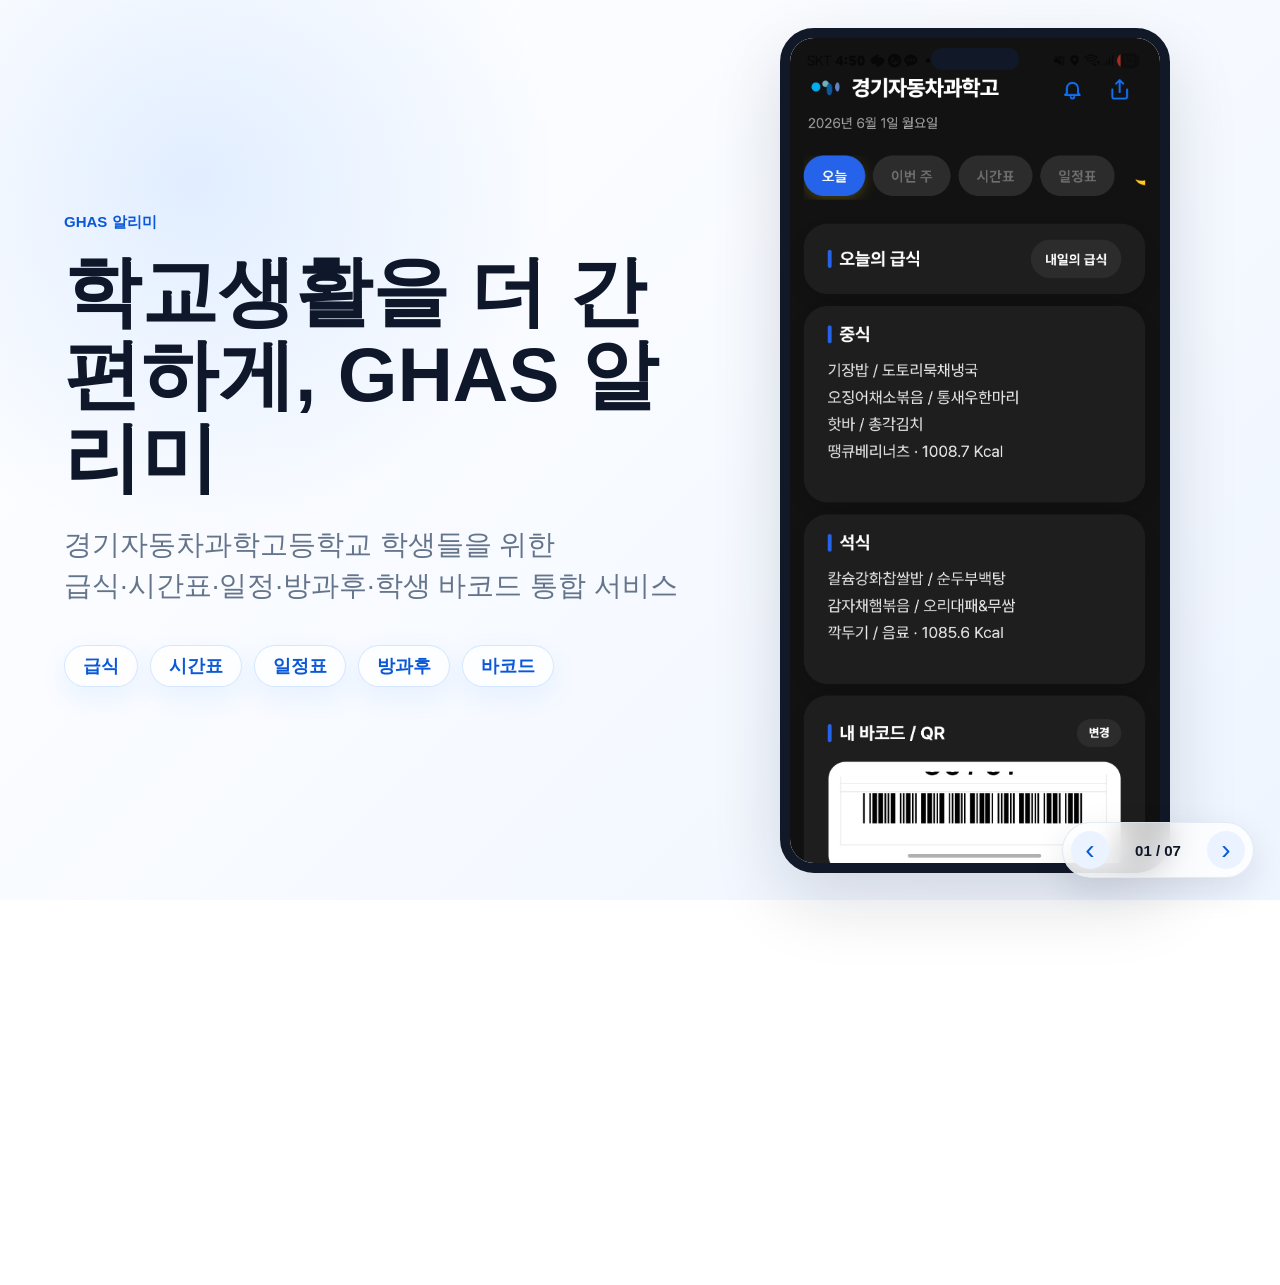
==== presentation.html @ d7ae15c0 "ppt" ====
<!DOCTYPE html>
<html lang="ko">
  <head>
    <meta charset="UTF-8" />
    <meta name="viewport" content="width=device-width, initial-scale=1.0" />
    <title>GHAS 알리미 발표자료</title>
    <link rel="stylesheet" href="presentation.css" />
  </head>
  <body>
    <main class="deck" aria-label="GHAS 알리미 기능 소개 발표자료">
      <section class="slide slide-hero is-active" data-slide>
        <div class="slide-content hero-grid">
          <div class="copy">
            <p class="eyebrow">GHAS 알리미</p>
            <h1>학교생활을 더 간편하게, GHAS 알리미</h1>
            <p class="lead">
              경기자동차과학고등학교 학생들을 위한<br />
              급식·시간표·일정·방과후·학생 바코드 통합 서비스
            </p>
            <div class="pill-row" aria-label="주요 기능">
              <span>급식</span>
              <span>시간표</span>
              <span>일정표</span>
              <span>방과후</span>
              <span>바코드</span>
            </div>
          </div>
          <div class="phone-frame phone-large">
            <img src="assets/presentation/slide1-main.png" alt="GHAS 알리미 메인 화면" />
            <div class="image-placeholder">앱 화면 이미지 추가 예정</div>
          </div>
        </div>
      </section>

      <section class="slide" data-slide>
        <div class="slide-content two-column">
          <div class="phone-frame phone-feature">
            <img src="assets/presentation/slide2-meal-barcode.png" alt="오늘의 급식과 학생 바코드 화면" />
            <div class="image-placeholder">앱 화면 이미지 추가 예정</div>
          </div>
          <div class="copy">
            <p class="eyebrow">오늘의 정보</p>
            <h2>오늘 필요한 정보를 한 화면에서</h2>
            <p class="lead">
              오늘의 중식과 석식을 확인하고,<br />
              바로 아래에서 학생 바코드까지 사용할 수 있습니다.
            </p>
            <div class="point-list">
              <span>오늘의 중식</span>
              <span>오늘의 석식</span>
              <span>학생 바코드</span>
            </div>
          </div>
        </div>
      </section>

      <section class="slide" data-slide>
        <div class="slide-content center-showcase">
          <div class="copy center-copy">
            <p class="eyebrow">주간 급식</p>
            <h2>이번 주 급식을 미리 확인</h2>
            <p class="lead">
              평일 중식과 석식을 주간 단위로 확인하여<br />
              한 주의 식단을 한눈에 볼 수 있습니다.
            </p>
          </div>
          <div class="wide-phone-frame">
            <div class="phone-frame">
              <img src="assets/presentation/slide3-weekly-meal.png" alt="이번 주 급식 전체 조회 화면" />
              <div class="image-placeholder">앱 화면 이미지 추가 예정</div>
            </div>
          </div>
          <div class="compact-keywords">
            <span>주간 급식 조회</span>
            <span>중식·석식 확인</span>
            <span>날짜별 메뉴 확인</span>
          </div>
        </div>
      </section>

      <section class="slide" data-slide>
        <div class="slide-content split-showcase">
          <div class="copy top-copy">
            <p class="eyebrow">시간표와 일정표</p>
            <h2>수업과 학교 일정을 빠르게 확인</h2>
            <p class="lead">
              학년과 반에 맞는 시간표부터 학교 주요 일정까지 한곳에서 확인할 수 있습니다.
            </p>
          </div>
          <div class="mockup-pair">
            <figure>
              <div class="phone-frame">
                <img src="assets/presentation/slide4-timetable.png" alt="시간표 조회 화면" />
                <div class="image-placeholder">앱 화면 이미지 추가 예정</div>
              </div>
              <figcaption>시간표 조회</figcaption>
            </figure>
            <figure>
              <div class="phone-frame">
                <img src="assets/presentation/slide4-schedule.png" alt="학사 일정표 화면" />
                <div class="image-placeholder">앱 화면 이미지 추가 예정</div>
              </div>
              <figcaption>학사 일정표</figcaption>
            </figure>
          </div>
        </div>
      </section>

      <section class="slide" data-slide>
        <div class="slide-content two-column reverse">
          <div class="copy">
            <p class="eyebrow">방과후</p>
            <h2>방과후 일정과 교실 위치까지</h2>
            <p class="lead">
              요일별 방과후 수업 진행 여부와<br />
              강좌별 수업 장소를 빠르게 확인할 수 있습니다.
            </p>
            <div class="feature-cards">
              <article>
                <strong>요일별 진행 여부</strong>
                <span>오늘 수업이 있는지 빠르게 확인</span>
              </article>
              <article>
                <strong>강좌명 확인</strong>
                <span>내가 듣는 수업 정보를 한눈에 정리</span>
              </article>
              <article>
                <strong>교실 위치 조회</strong>
                <span>이동 전에 장소까지 바로 확인</span>
              </article>
            </div>
          </div>
          <div class="phone-frame phone-feature">
            <img src="assets/presentation/slide5-after-school.png" alt="방과후 수업 전체 조회 화면" />
            <div class="image-placeholder">앱 화면 이미지 추가 예정</div>
          </div>
        </div>
      </section>

      <section class="slide" data-slide>
        <div class="slide-content final-layout">
          <div class="copy top-copy">
            <p class="eyebrow">바코드 기능</p>
            <h2>실제 사용까지 고려한 바코드 기능</h2>
            <p class="lead">
              바코드 사진을 직접 등록하고 필요한 영역만 편집하며,<br />
              바코드 사용 시 화면 밝기를 조절해 더 편리하게 사용할 수 있습니다.
            </p>
          </div>
          <div class="mockup-pair">
            <figure>
              <div class="phone-frame">
                <img src="assets/presentation/slide6-barcode-edit.png" alt="바코드 사진 편집 화면" />
                <div class="image-placeholder">앱 화면 이미지 추가 예정</div>
              </div>
              <figcaption>바코드 사진 등록·편집</figcaption>
            </figure>
            <figure>
              <div class="phone-frame">
                <img src="assets/presentation/slide6-brightness.png" alt="바코드 밝기 조절 화면" />
                <div class="image-placeholder">앱 화면 이미지 추가 예정</div>
              </div>
              <figcaption>바코드 화면 밝기 조절</figcaption>
            </figure>
          </div>
        </div>
      </section>

      <section class="slide final-slide" data-slide>
        <div class="slide-content final-layout">
          <div class="copy top-copy">
            <p class="eyebrow">알림 기능</p>
            <h2>필요한 소식을 놓치지 않도록</h2>
            <p class="lead">
              학교생활에 필요한 주요 정보를 알림으로 확인하여<br />
              중요한 일정과 업데이트를 더 빠르게 받아볼 수 있습니다.
            </p>
          </div>
          <div class="mockup-pair">
            <figure>
              <div class="phone-frame">
                <img src="assets/presentation/slide7-alarm-feature.png" alt="GHAS 알리미 알림 기능 화면" />
                <div class="image-placeholder">앱 화면 이미지 추가 예정</div>
              </div>
              <figcaption>알림 기능 화면</figcaption>
            </figure>
            <figure>
              <div class="notification-frame">
                <img src="assets/presentation/slide7-alarm-notification.png" alt="GHAS 알리미 알림 수신 화면" />
                <div class="image-placeholder">앱 화면 이미지 추가 예정</div>
              </div>
              <figcaption>알림 수신 화면</figcaption>
            </figure>
          </div>
          <p class="closing">
            GHAS 알리미<br />
            <span>학교생활에 필요한 정보를 더 빠르고 편리하게.</span>
          </p>
        </div>
      </section>
    </main>

    <nav class="presentation-controls" aria-label="발표 조작">
      <button class="nav-button" type="button" data-prev aria-label="이전 슬라이드">‹</button>
      <div class="page-indicator" aria-live="polite"><span data-current>01</span> / <span data-total>07</span></div>
      <button class="nav-button" type="button" data-next aria-label="다음 슬라이드">›</button>
    </nav>

    <script src="presentation.js"></script>
  </body>
</html>
---- presentation.css ----
:root {
  --blue: #1d7cff;
  --blue-deep: #0a58d8;
  --ink: #0f172a;
  --muted: #64748b;
  --line: #dbe5f2;
  --surface: #f6f8fb;
  --soft-blue: #eaf3ff;
  --shadow: 0 28px 70px rgba(15, 23, 42, 0.14);
  --phone-radius: 34px;
}

* {
  box-sizing: border-box;
}

html,
body {
  width: 100%;
  height: 100%;
  margin: 0;
}

body {
  overflow: hidden;
  background: #ffffff;
  color: var(--ink);
  font-family: -apple-system, BlinkMacSystemFont, "Segoe UI", "Noto Sans KR", "Apple SD Gothic Neo", sans-serif;
  letter-spacing: 0;
}

button {
  font: inherit;
}

.deck {
  position: relative;
  width: 100vw;
  height: 100vh;
  background:
    radial-gradient(circle at 15% 20%, rgba(29, 124, 255, 0.12), transparent 28%),
    linear-gradient(135deg, #ffffff 0%, #f7faff 52%, #eef5ff 100%);
}

.slide {
  position: absolute;
  inset: 0;
  display: grid;
  place-items: center;
  padding: clamp(32px, 5vw, 78px);
  opacity: 0;
  visibility: hidden;
  transform: translateX(28px);
  transition:
    opacity 420ms ease,
    transform 420ms ease,
    visibility 420ms ease;
}

.slide.is-active {
  opacity: 1;
  visibility: visible;
  transform: translateX(0);
  z-index: 2;
}

.slide-content {
  width: min(1280px, 100%);
  height: min(720px, calc(100vh - clamp(64px, 10vw, 156px)));
  min-height: 560px;
  display: grid;
  align-items: center;
  gap: clamp(28px, 4vw, 64px);
}

.hero-grid,
.two-column {
  grid-template-columns: minmax(0, 1.05fr) minmax(320px, 0.82fr);
}

.two-column.reverse {
  grid-template-columns: minmax(0, 0.9fr) minmax(320px, 0.72fr);
}

.copy {
  min-width: 0;
}

.eyebrow {
  margin: 0 0 18px;
  color: var(--blue-deep);
  font-size: clamp(15px, 1.1vw, 19px);
  font-weight: 800;
}

h1,
h2 {
  margin: 0;
  font-weight: 850;
  letter-spacing: 0;
  line-height: 1.08;
}

h1 {
  max-width: 720px;
  font-size: clamp(54px, 6vw, 86px);
}

h2 {
  max-width: 760px;
  font-size: clamp(44px, 5vw, 70px);
}

.lead {
  margin: 26px 0 0;
  color: var(--muted);
  font-size: clamp(21px, 2.15vw, 30px);
  font-weight: 500;
  line-height: 1.48;
}

.pill-row,
.compact-keywords,
.point-list {
  display: flex;
  flex-wrap: wrap;
  gap: 12px;
  margin-top: 38px;
}

.pill-row span,
.compact-keywords span,
.point-list span {
  display: inline-flex;
  align-items: center;
  min-height: 42px;
  padding: 0 18px;
  border: 1px solid rgba(29, 124, 255, 0.18);
  border-radius: 999px;
  background: rgba(255, 255, 255, 0.74);
  color: var(--blue-deep);
  font-size: 18px;
  font-weight: 800;
  box-shadow: 0 10px 28px rgba(29, 124, 255, 0.08);
}

.phone-frame {
  position: relative;
  width: min(360px, 100%);
  aspect-ratio: 9 / 19.5;
  justify-self: center;
  overflow: hidden;
  border: 10px solid #111827;
  border-radius: var(--phone-radius);
  background:
    linear-gradient(#ffffff, #ffffff) padding-box,
    linear-gradient(145deg, #202a3a, #05070d) border-box;
  box-shadow: var(--shadow);
}

.phone-frame::before {
  content: "";
  position: absolute;
  top: 10px;
  left: 50%;
  z-index: 3;
  width: 88px;
  height: 22px;
  transform: translateX(-50%);
  border-radius: 999px;
  background: #111827;
}

.phone-frame img {
  position: absolute;
  inset: 0;
  z-index: 2;
  width: 100%;
  height: 100%;
  object-fit: cover;
  background: #ffffff;
}

.phone-frame img.is-missing,
.notification-frame img.is-missing {
  display: none;
}

.phone-large {
  width: min(390px, 100%);
}

.phone-feature {
  width: min(420px, 100%);
}

.image-placeholder {
  position: absolute;
  inset: 0;
  display: grid;
  place-items: center;
  padding: 34px;
  background:
    linear-gradient(180deg, rgba(255, 255, 255, 0.92), rgba(239, 246, 255, 0.92)),
    repeating-linear-gradient(135deg, transparent 0 14px, rgba(29, 124, 255, 0.06) 14px 28px);
  color: #6b7b91;
  font-size: 20px;
  font-weight: 800;
  line-height: 1.45;
  text-align: center;
}

.notification-frame {
  position: relative;
  width: min(500px, 100%);
  aspect-ratio: 426 / 104;
  align-self: center;
  justify-self: center;
  overflow: hidden;
  border: 1px solid rgba(219, 229, 242, 0.88);
  border-radius: 26px;
  background: rgba(255, 255, 255, 0.86);
  box-shadow: var(--shadow);
}

.notification-frame img {
  position: absolute;
  inset: 0;
  z-index: 2;
  width: 100%;
  height: 100%;
  object-fit: cover;
}

.notification-frame .image-placeholder {
  font-size: 18px;
}

.center-showcase {
  grid-template-rows: auto 1fr auto;
  justify-items: center;
  text-align: center;
}

.center-copy .lead {
  margin-top: 18px;
}

.wide-phone-frame {
  width: 100%;
  display: grid;
  place-items: center;
}

.wide-phone-frame .phone-frame {
  width: min(390px, 32vw);
}

.compact-keywords {
  justify-content: center;
  margin-top: 0;
}

.split-showcase,
.final-layout {
  grid-template-rows: auto 1fr auto;
}

.top-copy {
  text-align: center;
  justify-self: center;
}

.top-copy h2,
.top-copy .lead {
  max-width: 940px;
}

.top-copy .lead {
  margin-top: 18px;
}

.mockup-pair {
  display: grid;
  grid-template-columns: repeat(2, minmax(260px, 1fr));
  align-items: start;
  gap: clamp(28px, 5vw, 72px);
  width: min(900px, 100%);
  justify-self: center;
}

figure {
  display: grid;
  justify-items: center;
  gap: 18px;
  margin: 0;
}

figure .phone-frame {
  width: min(310px, 100%);
}

figcaption {
  color: var(--muted);
  font-size: 20px;
  font-weight: 800;
}

.feature-cards {
  display: grid;
  gap: 14px;
  margin-top: 36px;
  max-width: 560px;
}

.feature-cards article {
  padding: 20px 22px;
  border: 1px solid var(--line);
  border-radius: 8px;
  background: rgba(255, 255, 255, 0.8);
  box-shadow: 0 12px 34px rgba(15, 23, 42, 0.07);
}

.feature-cards strong,
.feature-cards span {
  display: block;
}

.feature-cards strong {
  color: var(--blue-deep);
  font-size: 21px;
  font-weight: 850;
}

.feature-cards span {
  margin-top: 7px;
  color: var(--muted);
  font-size: 17px;
  line-height: 1.45;
}

.closing {
  justify-self: center;
  margin: 0;
  text-align: center;
  color: var(--ink);
  font-size: clamp(28px, 3.1vw, 42px);
  font-weight: 850;
  line-height: 1.28;
}

.final-slide .closing {
  grid-column: 1 / -1;
}

.closing span {
  color: var(--blue-deep);
  font-size: 0.7em;
}

.presentation-controls {
  position: fixed;
  right: 26px;
  bottom: 22px;
  z-index: 10;
  display: flex;
  align-items: center;
  gap: 10px;
  padding: 8px;
  border: 1px solid rgba(219, 229, 242, 0.8);
  border-radius: 999px;
  background: rgba(255, 255, 255, 0.78);
  box-shadow: 0 12px 34px rgba(15, 23, 42, 0.1);
  backdrop-filter: blur(14px);
}

.nav-button {
  display: grid;
  place-items: center;
  width: 38px;
  height: 38px;
  border: 0;
  border-radius: 50%;
  background: var(--soft-blue);
  color: var(--blue-deep);
  cursor: pointer;
  font-size: 28px;
  line-height: 1;
}

.nav-button:disabled {
  opacity: 0.35;
  cursor: default;
}

.page-indicator {
  min-width: 78px;
  color: var(--ink);
  font-size: 15px;
  font-weight: 850;
  text-align: center;
}

@media (max-width: 860px) {
  body {
    overflow: auto;
  }

  .deck {
    min-height: 100vh;
  }

  .slide {
    padding: 28px 20px 92px;
  }

  .slide-content {
    height: auto;
    min-height: calc(100vh - 120px);
  }

  .hero-grid,
  .two-column,
  .two-column.reverse {
    grid-template-columns: 1fr;
    text-align: center;
  }

  .pill-row,
  .point-list {
    justify-content: center;
  }

  .mockup-pair {
    grid-template-columns: 1fr 1fr;
    gap: 18px;
  }

  figure .phone-frame {
    width: min(220px, 42vw);
  }

  .phone-frame,
  .phone-large,
  .phone-feature {
    width: min(300px, 70vw);
  }
}

@media (max-width: 560px) {
  h1 {
    font-size: 42px;
  }

  h2 {
    font-size: 36px;
  }

  .lead {
    font-size: 19px;
  }

  .mockup-pair {
    grid-template-columns: 1fr;
  }

  figure .phone-frame {
    width: min(260px, 72vw);
  }
}

@media print {
  @page {
    size: 16in 9in;
    margin: 0;
  }

  * {
    -webkit-print-color-adjust: exact;
    print-color-adjust: exact;
  }

  html,
  body {
    width: 16in;
    height: auto;
    overflow: visible;
    background: #ffffff;
  }

  .deck {
    width: 16in;
    height: auto;
    background: #ffffff;
  }

  .slide {
    position: relative;
    inset: auto;
    width: 16in;
    height: 9in;
    padding: 0.65in;
    page-break-after: always;
    break-after: page;
    opacity: 1;
    visibility: visible;
    transform: none;
  }

  .slide:last-child {
    page-break-after: auto;
    break-after: auto;
  }

  .slide-content {
    width: 100%;
    height: 100%;
    min-height: 0;
  }

  .presentation-controls {
    display: none;
  }
}
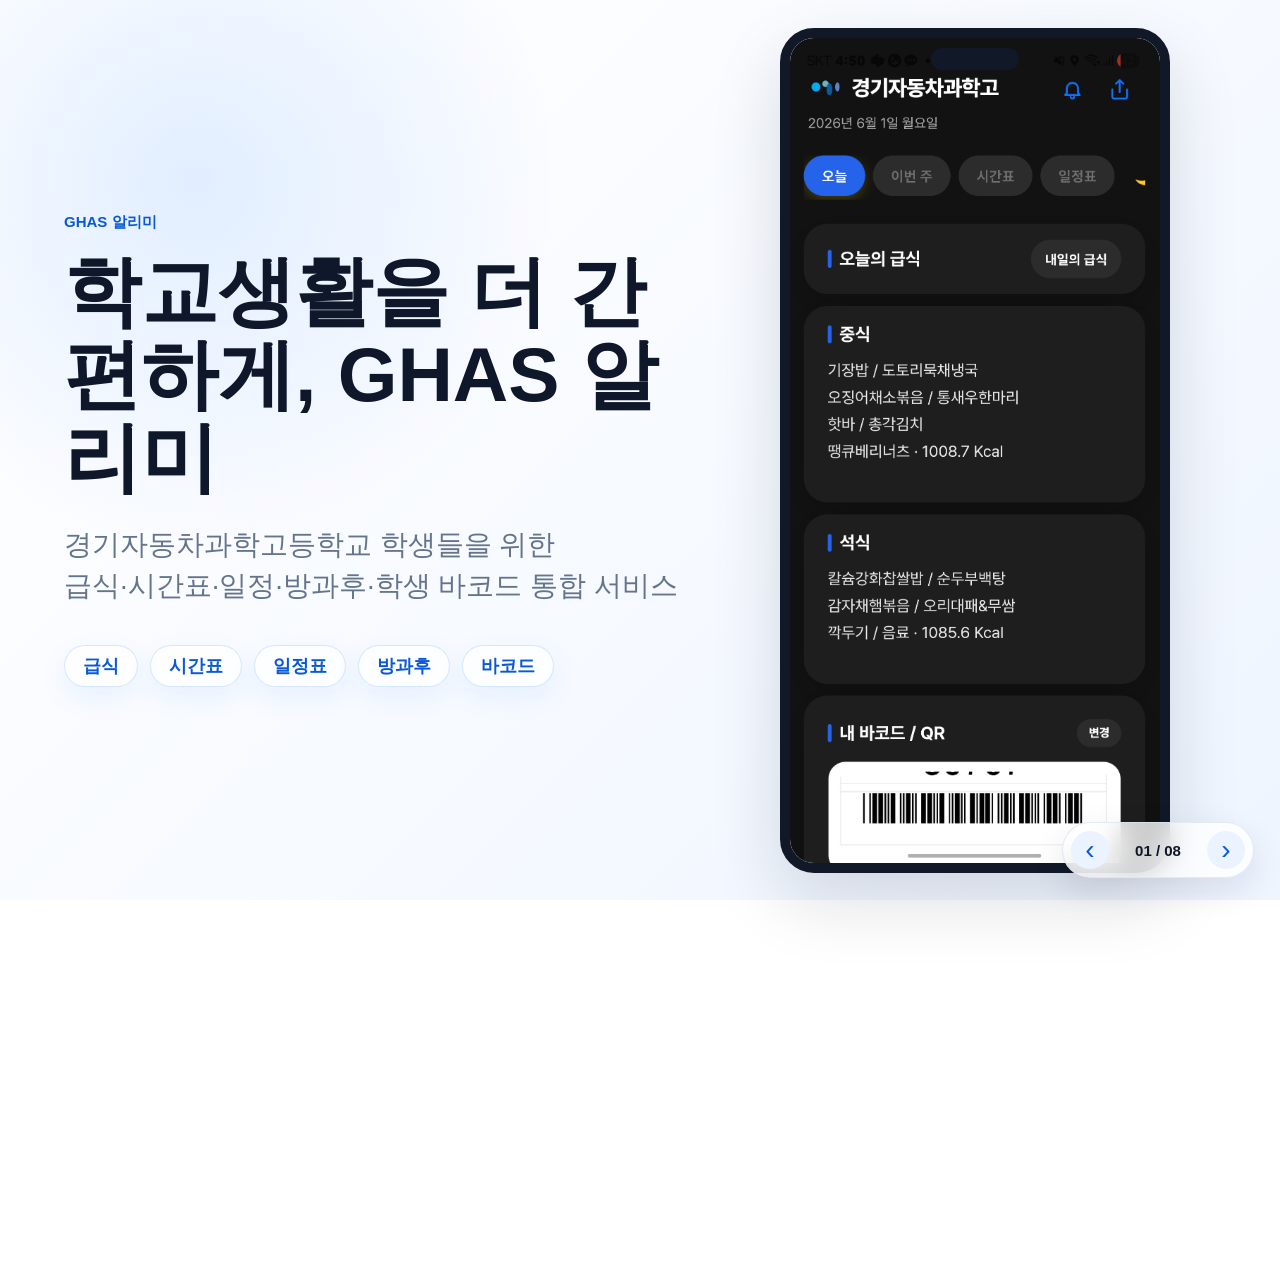
==== commit 854e0f84: "Add new images and enhance presentation layout with future plans section" ====
--- a/presentation.html
+++ b/presentation.html
@@ -166,7 +166,7 @@
         </div>
       </section>
 
-      <section class="slide final-slide" data-slide>
+      <section class="slide" data-slide>
         <div class="slide-content final-layout">
           <div class="copy top-copy">
             <p class="eyebrow">알림 기능</p>
@@ -191,6 +191,61 @@
               </div>
               <figcaption>알림 수신 화면</figcaption>
             </figure>
+          </div>
+        </div>
+      </section>
+
+      <section class="slide final-slide" data-slide>
+        <div class="slide-content future-layout">
+          <div class="copy top-copy">
+            <p class="eyebrow">향후 계획</p>
+            <h2>더 많은 학생들이 편하게 사용할 수 있도록</h2>
+            <p class="lead">
+              GHAS 알리미는 앞으로도 학교생활에 필요한 기능을 계속 개선해 나갈 예정입니다.
+            </p>
+          </div>
+          <div class="future-showcase">
+            <figure class="ios-preview">
+              <div class="phone-frame">
+                <img src="assets/presentation/slide8-ios-app.png" alt="GHAS 알리미 iPhone 앱 화면" />
+                <div class="image-placeholder">앱 화면 이미지 추가 예정</div>
+              </div>
+              <figcaption>iOS 앱 출시 예정</figcaption>
+            </figure>
+            <div class="future-grid">
+              <article>
+                <strong>iOS 앱 출시 예정</strong>
+                <span>아이폰 사용자도 더 편하게 사용할 수 있도록 준비</span>
+              </article>
+              <article>
+                <strong>위젯 추가 예정</strong>
+                <span>급식과 시간표를 홈 화면에서 빠르게 확인</span>
+              </article>
+              <article>
+                <strong>사용자 설정 기능 개선</strong>
+                <span>개인에게 맞는 사용 경험을 더 세밀하게 조정</span>
+              </article>
+              <article>
+                <strong>디자인 완성도 향상</strong>
+                <span>더 보기 좋고 사용하기 쉬운 화면으로 개선</span>
+              </article>
+              <article>
+                <strong>데이터 예외 처리 강화</strong>
+                <span>급식과 시간표 데이터가 없거나 바뀌는 상황에 더 안정적으로 대응</span>
+              </article>
+              <article>
+                <strong>기능 개선 지속</strong>
+                <span>더 많은 학생들이 편하게 사용할 수 있도록 필요한 기능 보완</span>
+              </article>
+            </div>
+          </div>
+          <div class="thanks-box">
+            <strong>감사합니다</strong>
+            <p>
+              도움을 주신 승현 사장님, 기훈 개발자분, 비주얼캠프 이사님들,
+              상현 선생님, 재영 선생님 그리고 테스트에 참여해주신 선생님들과
+              학생들에게 모두 감사드립니다.
+            </p>
           </div>
           <p class="closing">
             GHAS 알리미<br />
@@ -202,7 +257,7 @@
 
     <nav class="presentation-controls" aria-label="발표 조작">
       <button class="nav-button" type="button" data-prev aria-label="이전 슬라이드">‹</button>
-      <div class="page-indicator" aria-live="polite"><span data-current>01</span> / <span data-total>07</span></div>
+      <div class="page-indicator" aria-live="polite"><span data-current>01</span> / <span data-total>08</span></div>
       <button class="nav-button" type="button" data-next aria-label="다음 슬라이드">›</button>
     </nav>
 
--- a/presentation.css
+++ b/presentation.css
@@ -358,6 +358,101 @@
   font-size: 0.7em;
 }
 
+.future-layout {
+  grid-template-rows: auto auto auto auto;
+  align-content: center;
+  gap: clamp(12px, 1.6vw, 20px);
+}
+
+.future-layout h2 {
+  font-size: clamp(38px, 4vw, 56px);
+}
+
+.future-layout .lead {
+  margin-top: 14px;
+  font-size: clamp(18px, 1.65vw, 24px);
+}
+
+.future-showcase {
+  display: grid;
+  grid-template-columns: minmax(190px, 0.32fr) minmax(0, 1fr);
+  align-items: center;
+  gap: clamp(22px, 2.8vw, 38px);
+  width: min(980px, 100%);
+  justify-self: center;
+}
+
+.ios-preview {
+  gap: 9px;
+}
+
+.ios-preview .phone-frame {
+  width: min(198px, 100%);
+}
+
+.future-grid {
+  display: grid;
+  grid-template-columns: repeat(2, minmax(0, 1fr));
+  gap: 10px;
+  width: 100%;
+  justify-self: center;
+}
+
+.future-grid article {
+  min-height: 76px;
+  padding: 13px 15px;
+  border: 1px solid var(--line);
+  border-radius: 8px;
+  background: rgba(255, 255, 255, 0.82);
+  box-shadow: 0 12px 32px rgba(15, 23, 42, 0.07);
+}
+
+.future-grid strong,
+.future-grid span,
+.thanks-box strong,
+.thanks-box p {
+  display: block;
+}
+
+.future-grid strong {
+  color: var(--blue-deep);
+  font-size: clamp(15px, 1.05vw, 18px);
+  font-weight: 850;
+}
+
+.future-grid span {
+  margin-top: 5px;
+  color: var(--muted);
+  font-size: clamp(13px, 0.88vw, 15px);
+  font-weight: 650;
+  line-height: 1.35;
+}
+
+.thanks-box {
+  width: min(980px, 100%);
+  justify-self: center;
+  padding: 14px 20px;
+  border: 1px solid rgba(29, 124, 255, 0.16);
+  border-radius: 8px;
+  background: rgba(234, 243, 255, 0.68);
+  text-align: center;
+}
+
+.thanks-box strong {
+  color: var(--ink);
+  font-size: clamp(18px, 1.35vw, 22px);
+  font-weight: 850;
+}
+
+.thanks-box p {
+  margin: 6px auto 0;
+  max-width: 860px;
+  color: var(--muted);
+  font-size: clamp(13px, 0.92vw, 16px);
+  font-weight: 650;
+  line-height: 1.42;
+}
+
 .presentation-controls {
   position: fixed;
   right: 26px;
@@ -436,6 +531,18 @@
     gap: 18px;
   }
 
+  .future-grid {
+    grid-template-columns: repeat(2, minmax(0, 1fr));
+  }
+
+  .future-showcase {
+    grid-template-columns: 1fr;
+  }
+
+  .ios-preview .phone-frame {
+    width: min(240px, 62vw);
+  }
+
   figure .phone-frame {
     width: min(220px, 42vw);
   }
@@ -461,6 +568,10 @@
   }
 
   .mockup-pair {
+    grid-template-columns: 1fr;
+  }
+
+  .future-grid {
     grid-template-columns: 1fr;
   }
 
